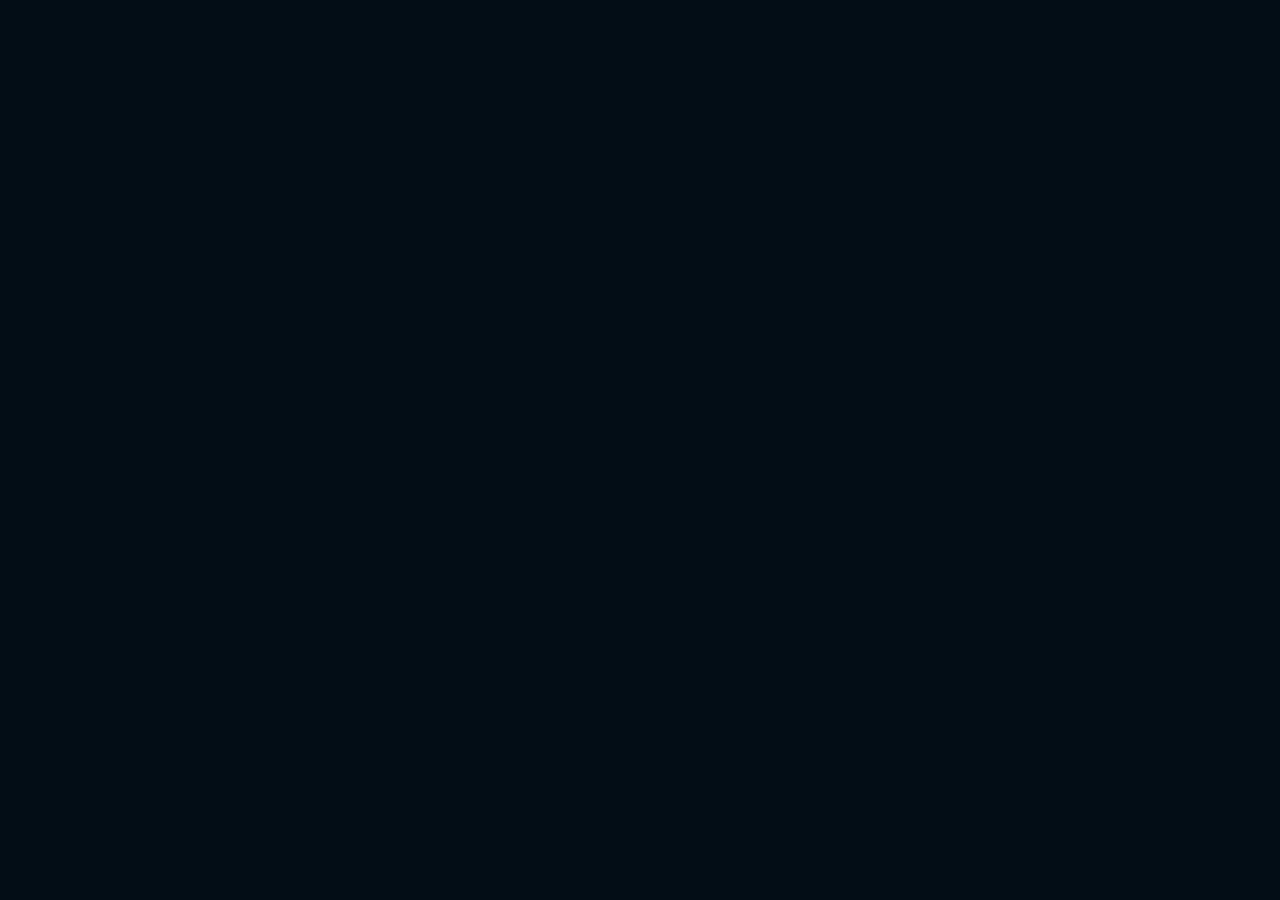
==== Explorar.html @ 04e3ea08 "a" ====
<!DOCTYPE html>
<html lang="pt-pt">
<head>
    <title>Sobre este projeto</title>
    <meta charset="UTF-8">
    <meta name="viewport" content="width=device-width, initial-scale=1">
    <meta name="theme-color" content="#030d16">
    <link rel="stylesheet" href="Explorar.css">
</head>
</html>
---- Explorar.css ----
* {
    box-sizing: border-box;
}

@font-face {
    font-family: "Oxanium";
    src: url("oxanium/Oxanium-Regular.ttf") format("truetype");
    font-style: normal;
    font-weight: 400;
    font-display: swap;
}

@font-face {
    font-family: "Hemi Head";
    src: url("hemi_head/HemiHead-Bold.otf") format("opentype");
    font-style: normal;
    font-weight: 700;
    font-display: swap;
}

html,
body {
    width: 100%;
    min-height: 100%;
}

body {
    margin: 0;
    min-height: 100vh;
    overflow: hidden;
    background: #030d16;
    color: #fff;
    font-family: "Oxanium", Arial, sans-serif;
}
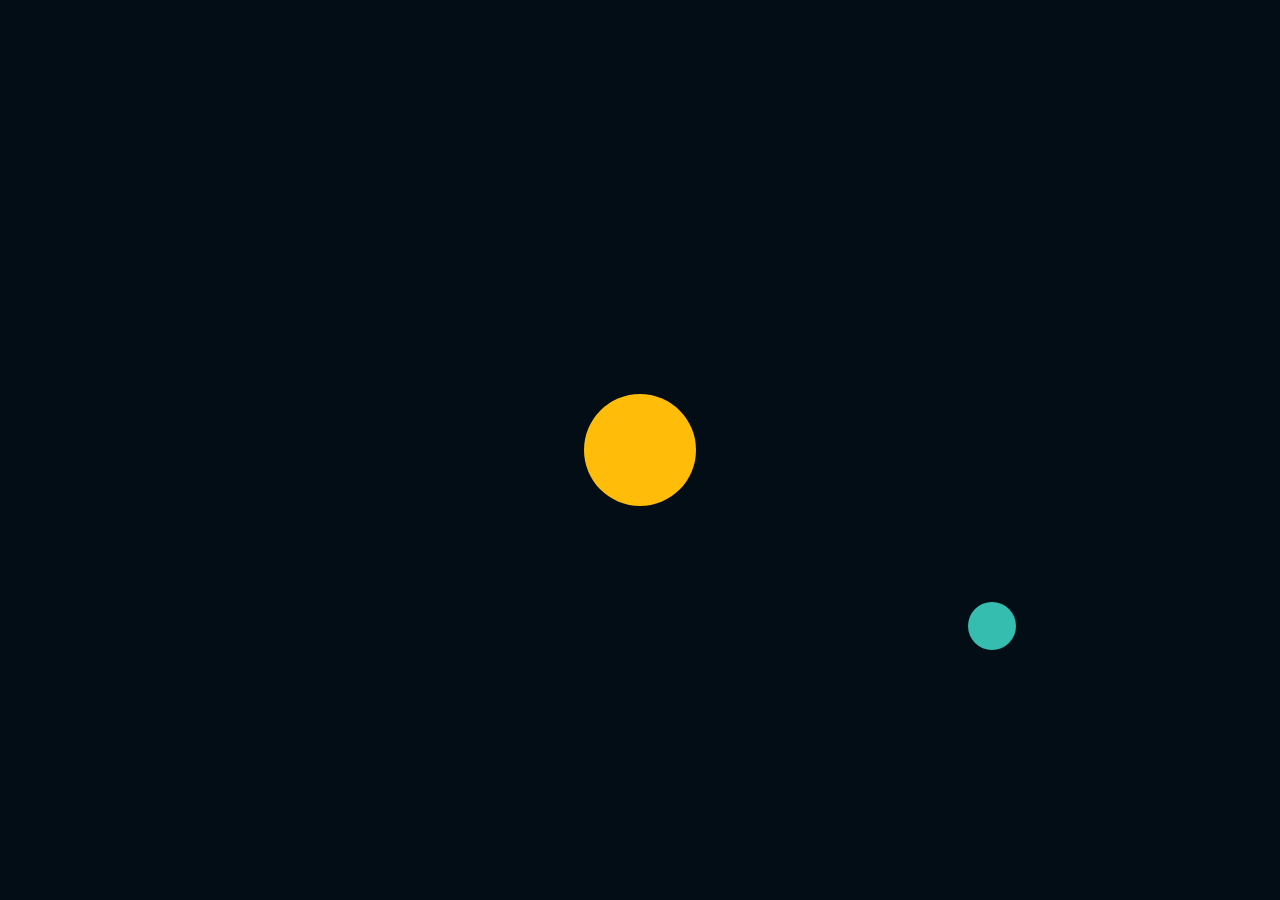
==== commit 79c0d024: "uiui" ====
--- a/Explorar.html
+++ b/Explorar.html
@@ -1,10 +1,18 @@
 <!DOCTYPE html>
 <html lang="pt-pt">
 <head>
-    <title>Sobre este projeto</title>
+    <title>Sistema Solar — Explorar</title>
     <meta charset="UTF-8">
     <meta name="viewport" content="width=device-width, initial-scale=1">
     <meta name="theme-color" content="#030d16">
     <link rel="stylesheet" href="Explorar.css">
 </head>
-</html>+<body>
+    <main class="pagina-explorar" aria-label="Sistema Solar">
+        <div class="sol" role="img" aria-label="Sol"></div>
+        <div class="orbita" aria-hidden="true">
+            <div class="planeta" role="img" aria-label="Planeta azul"></div>
+        </div>
+    </main>
+</body>
+</html>
--- a/Explorar.css
+++ b/Explorar.css
@@ -31,4 +31,53 @@
     background: #030d16;
     color: #fff;
     font-family: "Oxanium", Arial, sans-serif;
-}+}
+
+.pagina-explorar {
+    position: relative;
+    min-height: 100vh;
+    display: grid;
+    place-items: center;
+}
+
+.sol {
+    width: clamp(4rem, 10vw, 7rem);
+    aspect-ratio: 1;
+    border-radius: 50%;
+    background: #ffbd0a;
+}
+
+.orbita {
+    position: absolute;
+    top: 50%;
+    left: 50%;
+    width: clamp(12rem, 34vw, 22rem);
+    aspect-ratio: 1;
+    animation: orbitar 8s linear infinite;
+}
+
+.planeta {
+    position: absolute;
+    top: 50%;
+    left: 100%;
+    width: clamp(2rem, 5vw, 3rem);
+    aspect-ratio: 1;
+    border-radius: 50%;
+    background: #35bdb0;
+    transform: translate(-50%, -50%);
+}
+
+@keyframes orbitar {
+    from {
+        transform: translate(-50%, -50%) rotate(0deg);
+    }
+    to {
+        transform: translate(-50%, -50%) rotate(360deg);
+    }
+}
+
+@media (prefers-reduced-motion: reduce) {
+    .orbita {
+        animation: none;
+    }
+}
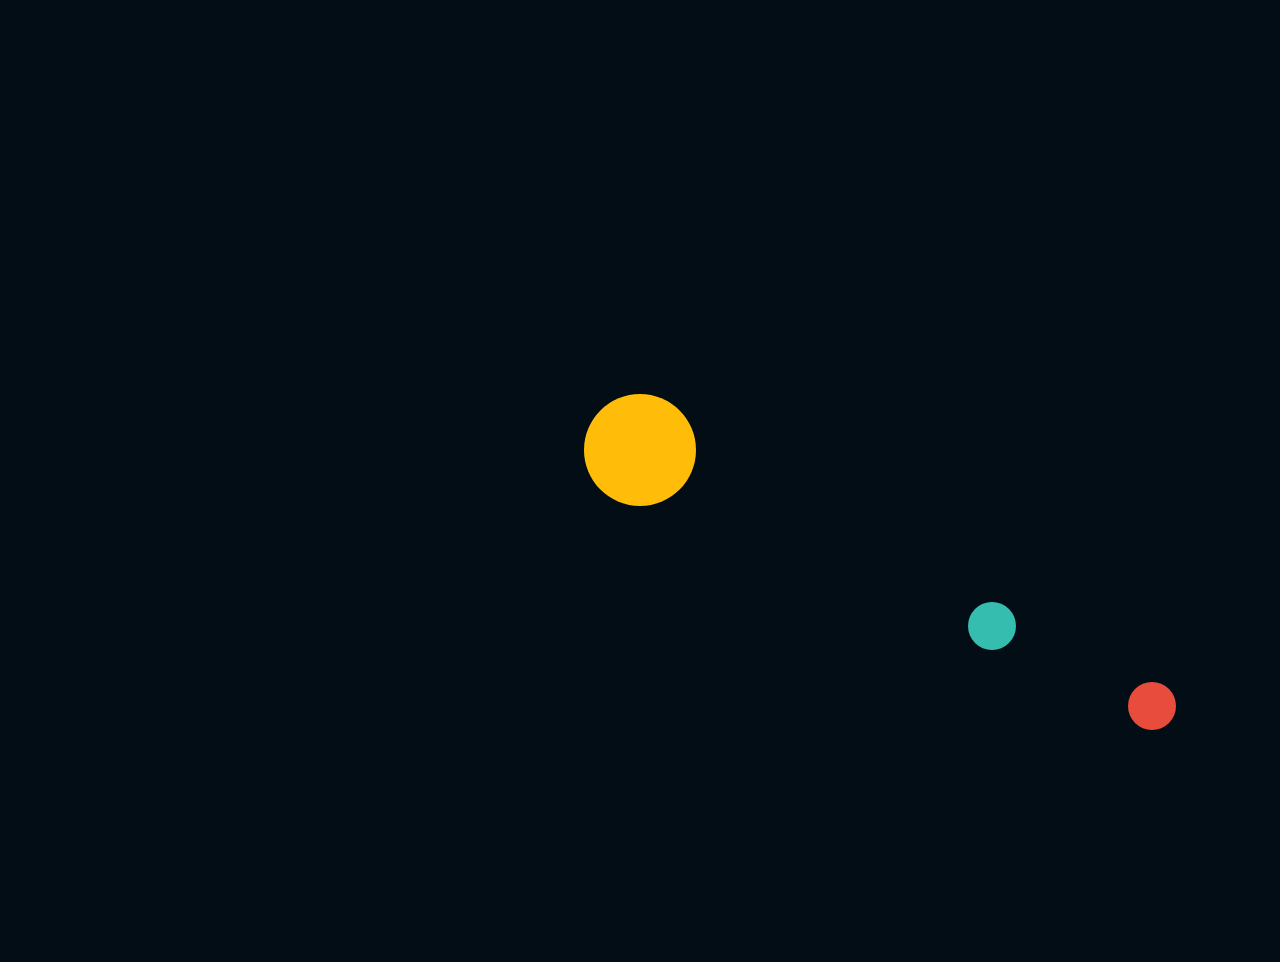
==== commit 66e0fd55: "uaaaa" ====
--- a/Explorar.html
+++ b/Explorar.html
@@ -10,9 +10,11 @@
 <body>
     <main class="pagina-explorar" aria-label="Sistema Solar">
         <div class="sol" role="img" aria-label="Sol"></div>
-        <div class="orbita" aria-hidden="true">
-            <div class="planeta" role="img" aria-label="Planeta azul"></div>
+        <div class="orbita1" aria-hidden="true">
+            <div class="planeta1" role="img" aria-label="Planeta azul"></div>
         </div>
+        <div class="orbita2" aria-hidden="true">
+            <div class="planeta2" role="img" aria-label="Planeta vermelho"></div>
     </main>
 </body>
 </html>
--- a/Explorar.css
+++ b/Explorar.css
@@ -47,7 +47,7 @@
     background: #ffbd0a;
 }
 
-.orbita {
+.orbita1 {
     position: absolute;
     top: 50%;
     left: 50%;
@@ -56,7 +56,7 @@
     animation: orbitar 8s linear infinite;
 }
 
-.planeta {
+.planeta1 {
     position: absolute;
     top: 50%;
     left: 100%;
@@ -64,6 +64,26 @@
     aspect-ratio: 1;
     border-radius: 50%;
     background: #35bdb0;
+    transform: translate(-50%, -50%);
+}
+
+.orbita2 {
+    position: absolute;
+    top: 50%;
+    left: 50%;
+    width: clamp(18rem, 50vw, 32rem);
+    aspect-ratio: 1;
+    animation: orbitar 50s linear infinite;
+}
+
+.planeta2 {
+    position: absolute;
+    top: 50%;
+    left: 100%;
+    width: clamp(2rem, 5vw, 3rem);
+    aspect-ratio: 1;
+    border-radius: 50%;
+    background: #e74c3c;
     transform: translate(-50%, -50%);
 }
 
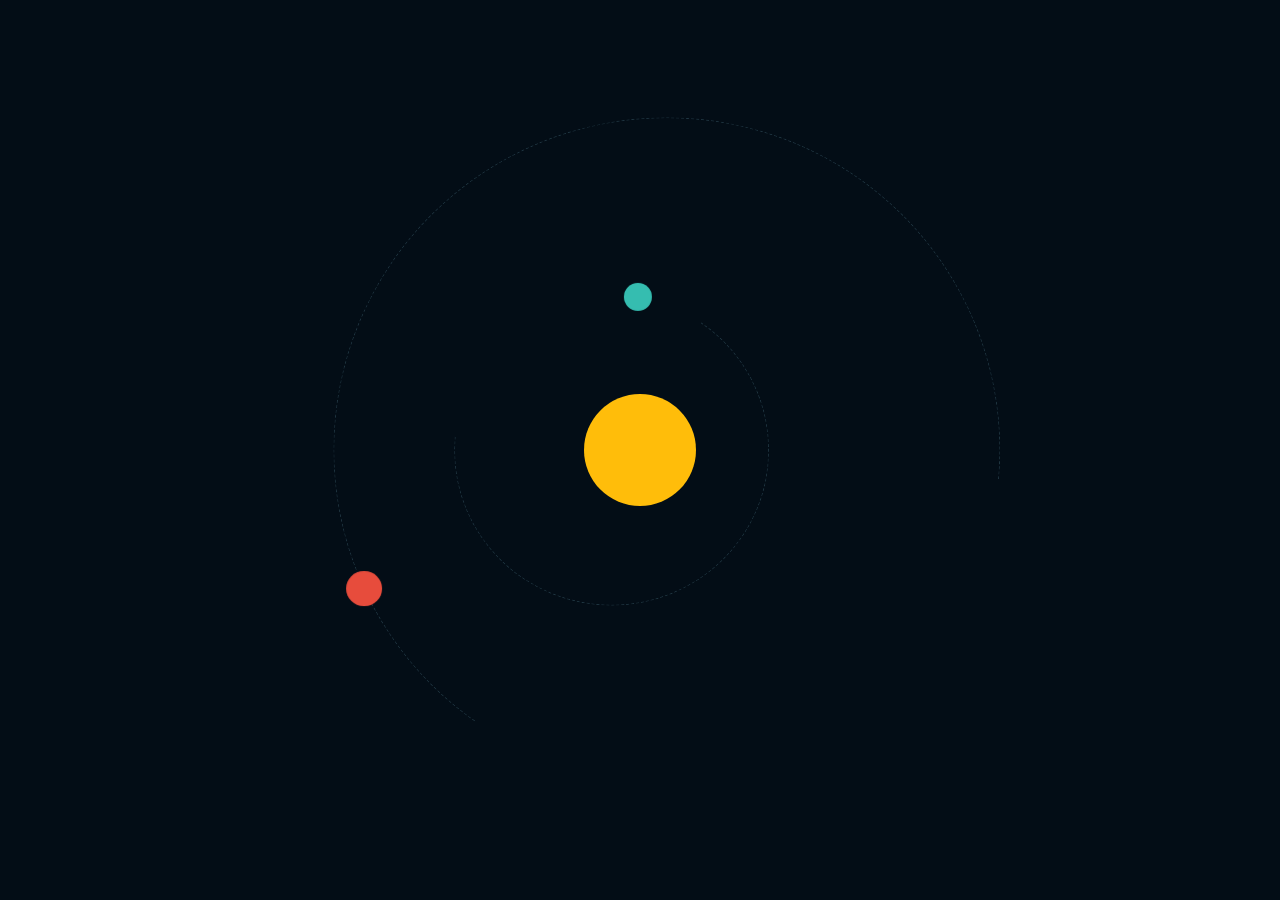
==== commit 13f05e9e: "socorro" ====
--- a/Explorar.html
+++ b/Explorar.html
@@ -6,15 +6,16 @@
     <meta name="viewport" content="width=device-width, initial-scale=1">
     <meta name="theme-color" content="#030d16">
     <link rel="stylesheet" href="Explorar.css">
+    <script src="Explorar.js" defer></script>
 </head>
 <body>
-    <main class="pagina-explorar" aria-label="Sistema Solar">
+    <main class="pagina-explorar" aria-label="Simulação do sistema solar">
         <div class="sol" role="img" aria-label="Sol"></div>
-        <div class="orbita1" aria-hidden="true">
-            <div class="planeta1" role="img" aria-label="Planeta azul"></div>
-        </div>
-        <div class="orbita2" aria-hidden="true">
-            <div class="planeta2" role="img" aria-label="Planeta vermelho"></div>
+        <div class="orbita-guia" id="guia-orbita-azul" aria-hidden="true"></div>
+        <div class="orbita-guia" id="guia-orbita-vermelha" aria-hidden="true"></div>
+        <div class="planeta planeta-azul" id="planeta-azul" role="img" aria-label="Planeta azul"></div>
+        <div class="planeta planeta-vermelho" id="planeta-vermelho" role="img" aria-label="Planeta vermelho"></div>
+
     </main>
 </body>
 </html>
--- a/Explorar.css
+++ b/Explorar.css
@@ -7,14 +7,6 @@
     src: url("oxanium/Oxanium-Regular.ttf") format("truetype");
     font-style: normal;
     font-weight: 400;
-    font-display: swap;
-}
-
-@font-face {
-    font-family: "Hemi Head";
-    src: url("hemi_head/HemiHead-Bold.otf") format("opentype");
-    font-style: normal;
-    font-weight: 700;
     font-display: swap;
 }
 
@@ -35,69 +27,49 @@
 
 .pagina-explorar {
     position: relative;
-    min-height: 100vh;
-    display: grid;
-    place-items: center;
+    width: 100%;
+    height: 100vh;
+    height: 100dvh;
+    overflow: hidden;
+}
+
+.sol,
+.planeta {
+    position: absolute;
+    top: 50%;
+    left: 50%;
+    border-radius: 50%;
+    transform: translate(-50%, -50%);
+}
+
+.orbita-guia {
+    position: absolute;
+    border: 1px dashed rgb(121 180 200 / 35%);
+    border-radius: 50%;
+    opacity: 0.7;
+    pointer-events: none;
+    mask: conic-gradient(transparent 0deg 35deg, #000 35deg 275deg, transparent 275deg 360deg);
 }
 
 .sol {
-    width: clamp(4rem, 10vw, 7rem);
+    width: clamp(4rem, 9vw, 7rem);
     aspect-ratio: 1;
-    border-radius: 50%;
     background: #ffbd0a;
 }
 
-.orbita1 {
-    position: absolute;
-    top: 50%;
-    left: 50%;
-    width: clamp(12rem, 34vw, 22rem);
-    aspect-ratio: 1;
-    animation: orbitar 8s linear infinite;
+.planeta {
+    will-change: left, top;
 }
 
-.planeta1 {
-    position: absolute;
-    top: 50%;
-    left: 100%;
-    width: clamp(2rem, 5vw, 3rem);
+.planeta-azul {
+    width: clamp(1.2rem, 2.2vw, 1.8rem);
     aspect-ratio: 1;
-    border-radius: 50%;
     background: #35bdb0;
-    transform: translate(-50%, -50%);
 }
 
-.orbita2 {
-    position: absolute;
-    top: 50%;
-    left: 50%;
-    width: clamp(18rem, 50vw, 32rem);
+.planeta-vermelho {
+    width: clamp(1.6rem, 2.8vw, 2.3rem);
     aspect-ratio: 1;
-    animation: orbitar 50s linear infinite;
+    background: #e74c3c;
 }
 
-.planeta2 {
-    position: absolute;
-    top: 50%;
-    left: 100%;
-    width: clamp(2rem, 5vw, 3rem);
-    aspect-ratio: 1;
-    border-radius: 50%;
-    background: #e74c3c;
-    transform: translate(-50%, -50%);
-}
-
-@keyframes orbitar {
-    from {
-        transform: translate(-50%, -50%) rotate(0deg);
-    }
-    to {
-        transform: translate(-50%, -50%) rotate(360deg);
-    }
-}
-
-@media (prefers-reduced-motion: reduce) {
-    .orbita {
-        animation: none;
-    }
-}
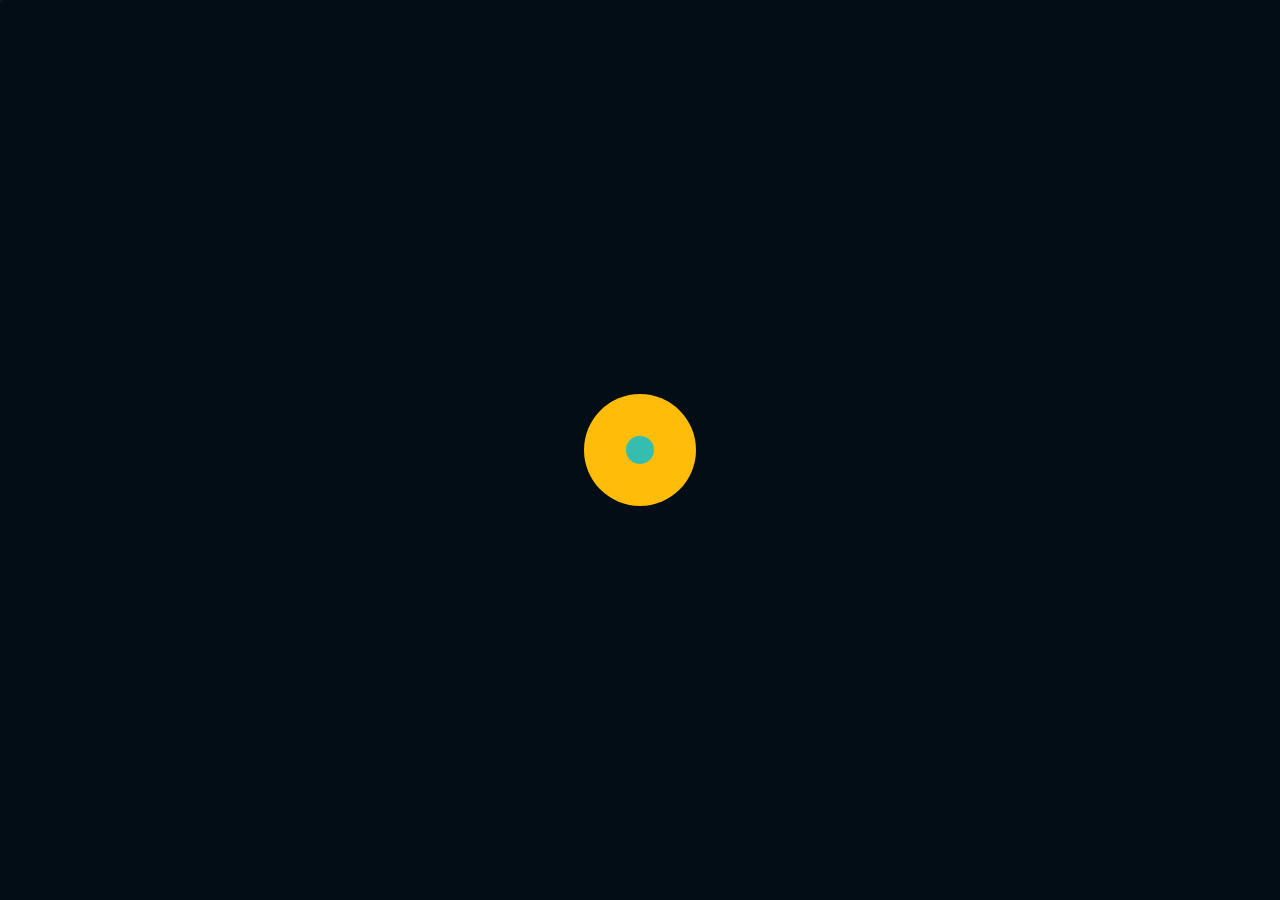
==== commit f3ce474e: "socorro" ====
--- a/Explorar.html
+++ b/Explorar.html
@@ -12,9 +12,7 @@
     <main class="pagina-explorar" aria-label="Simulação do sistema solar">
         <div class="sol" role="img" aria-label="Sol"></div>
         <div class="orbita-guia" id="guia-orbita-azul" aria-hidden="true"></div>
-        <div class="orbita-guia" id="guia-orbita-vermelha" aria-hidden="true"></div>
         <div class="planeta planeta-azul" id="planeta-azul" role="img" aria-label="Planeta azul"></div>
-        <div class="planeta planeta-vermelho" id="planeta-vermelho" role="img" aria-label="Planeta vermelho"></div>
 
     </main>
 </body>
--- a/Explorar.css
+++ b/Explorar.css
@@ -67,9 +67,4 @@
     background: #35bdb0;
 }
 
-.planeta-vermelho {
-    width: clamp(1.6rem, 2.8vw, 2.3rem);
-    aspect-ratio: 1;
-    background: #e74c3c;
-}
 
